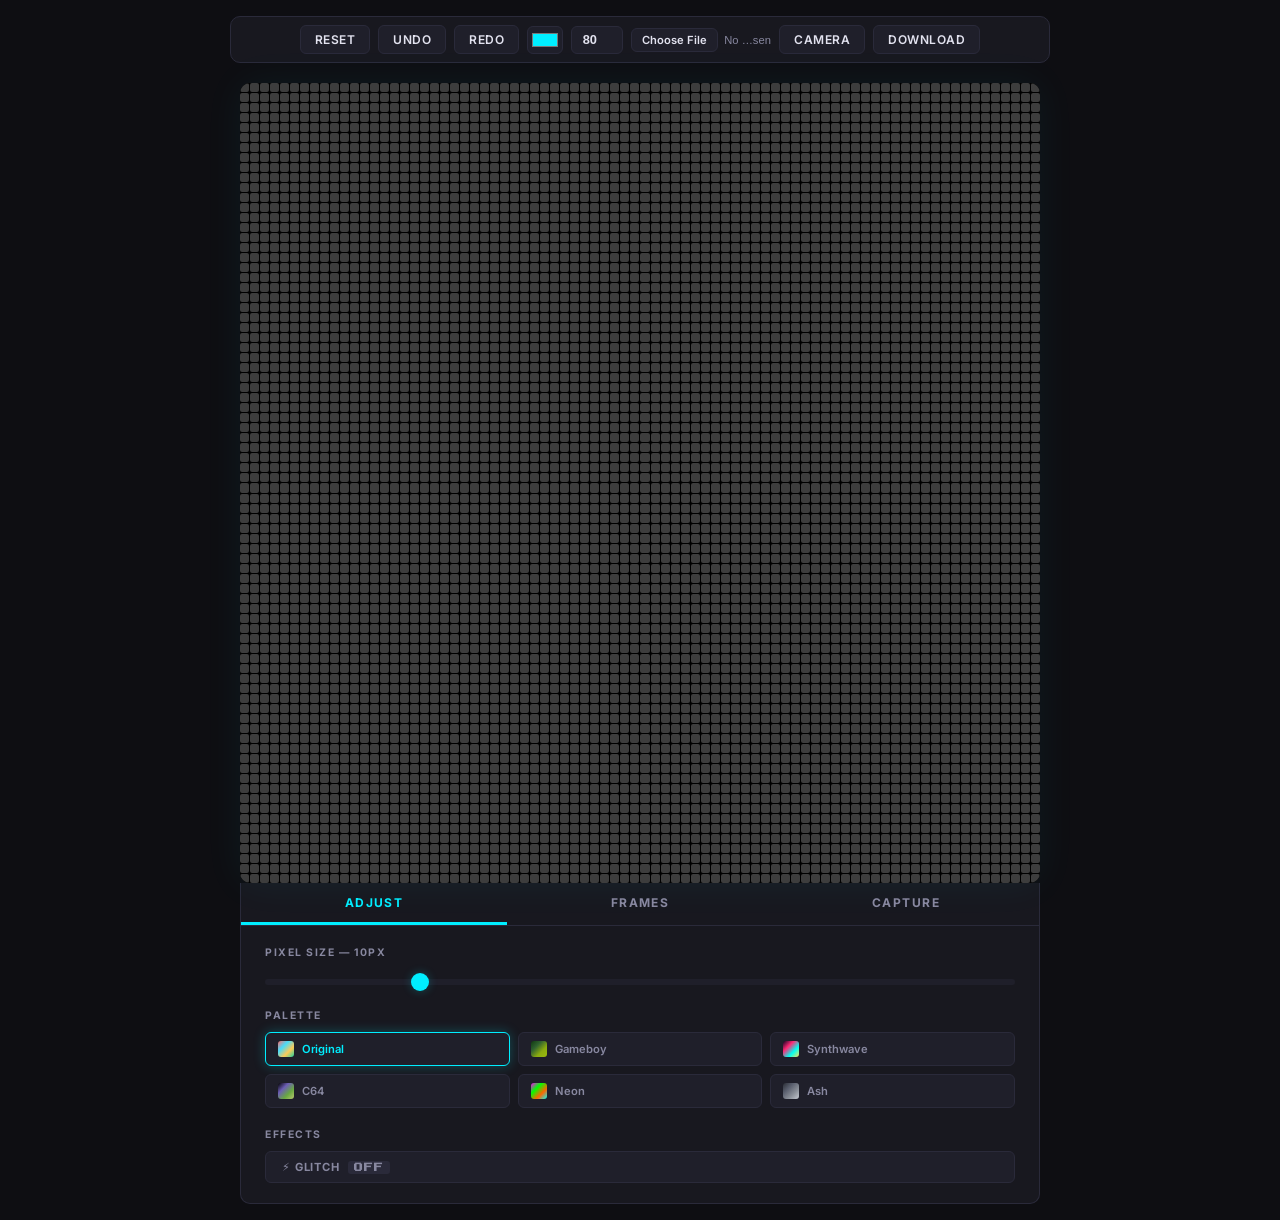
==== index.html @ 813969b7 "changes" ====
<!doctype html>
<html lang="en">
  <head>
    <meta charset="UTF-8" />
    <meta name="viewport" content="width=device-width, initial-scale=1.0" />
    <meta name="description" content="Pixel Art Generator — turn photos and live webcam into retro pixel art with palettes, frames, and capture." />
    <link rel="stylesheet" href="style.css" />
    <link rel="preconnect" href="https://fonts.googleapis.com" />
    <link rel="preconnect" href="https://fonts.gstatic.com" crossorigin />
    <link href="https://fonts.googleapis.com/css2?family=Inter:wght@400;500;600;700&family=Press+Start+2P&display=swap" rel="stylesheet" />
    <title>Pixel Art Generator</title>
    <link rel="shortcut icon" href="logo.svg" type="image/x-icon" />
  </head>
  <body>
    <div class="header" id="header-bar">
      <button class="header-btn reset" id="btn-reset">Reset</button>
      <button class="header-btn undo" id="btn-undo">Undo</button>
      <button class="header-btn redo" id="btn-redo">Redo</button>
      <input type="color" value="#00EEFF" class="color-picker" id="color-picker" />
      <input type="number" value="80" class="grid-count" id="grid-count" />
      <input type="file" accept="image/*" class="image-upload" id="image-upload" />
      <button class="header-btn camera-btn" id="btn-camera">Camera</button>
      <button class="header-btn stop-camera-btn" id="btn-stop-camera" style="display:none;">Stop</button>
      <button class="header-btn download-btn" id="btn-download">Download</button>
    </div>

    <!-- Hidden camera modal (legacy, kept for file-based capture) -->
    <div class="camera-modal" id="camera-modal">
      <video class="camera-feed" id="camera-feed" autoplay playsinline></video>
      <div class="camera-controls">
        <button class="capture-btn" id="modal-capture-btn">Capture</button>
        <button class="close-camera-btn" id="modal-close-btn">Close</button>
      </div>
    </div>

    <!-- Hidden video for live pixelation -->
    <video id="live-video" autoplay playsinline style="display:none;"></video>

    <!-- Main canvas area -->
    <div class="canvas-wrapper" id="canvas-wrapper">
      <div class="container" id="pixel-container"></div>
      <!-- Frame overlay -->
      <div class="frame-overlay" id="frame-overlay"></div>
      <!-- Countdown overlay -->
      <div class="countdown-overlay" id="countdown-overlay"></div>
      <!-- Frozen capture preview -->
      <canvas id="capture-canvas" class="capture-canvas"></canvas>
    </div>

    <!-- 3-Tab Panel -->
    <div class="tab-panel" id="tab-panel">
      <div class="tab-bar" id="tab-bar">
        <button class="tab-btn active" data-tab="adjust" id="tab-adjust">Adjust</button>
        <button class="tab-btn" data-tab="frames" id="tab-frames">Frames</button>
        <button class="tab-btn" data-tab="capture" id="tab-capture">Capture</button>
      </div>

      <!-- TAB 1 — Adjust -->
      <div class="tab-content active" id="panel-adjust" data-tab="adjust">
        <div class="adjust-section">
          <label class="adjust-label" id="pixel-size-label">PIXEL SIZE — <span id="pixel-size-value">10</span>px</label>
          <input type="range" min="5" max="30" value="10" class="pixel-slider" id="pixel-slider" />
        </div>
        <div class="adjust-section">
          <label class="adjust-label">PALETTE</label>
          <div class="palette-grid" id="palette-grid">
            <button class="palette-btn active" data-palette="original" id="pal-original">
              <span class="palette-preview original"></span>Original
            </button>
            <button class="palette-btn" data-palette="gameboy" id="pal-gameboy">
              <span class="palette-preview gameboy"></span>Gameboy
            </button>
            <button class="palette-btn" data-palette="synthwave" id="pal-synthwave">
              <span class="palette-preview synthwave"></span>Synthwave
            </button>
            <button class="palette-btn" data-palette="c64" id="pal-c64">
              <span class="palette-preview c64"></span>C64
            </button>
            <button class="palette-btn" data-palette="neon" id="pal-neon">
              <span class="palette-preview neon"></span>Neon
            </button>
            <button class="palette-btn" data-palette="ash" id="pal-ash">
              <span class="palette-preview ash"></span>Ash
            </button>
          </div>
        </div>
        <div class="adjust-section">
          <label class="adjust-label">EFFECTS</label>
          <button class="glitch-toggle" id="btn-glitch">
            ⚡ Glitch <span class="glitch-status" id="glitch-status">OFF</span>
          </button>
        </div>
      </div>

      <!-- TAB 2 — Frames -->
      <div class="tab-content" id="panel-frames" data-tab="frames">
        <div class="frames-grid" id="frames-grid">
          <button class="frame-btn active" data-frame="none" id="frame-none">
            <span class="frame-icon">✕</span>None
          </button>
          <button class="frame-btn" data-frame="arcade" id="frame-arcade">
            <span class="frame-icon">🕹️</span>Arcade
          </button>
          <button class="frame-btn" data-frame="vhs" id="frame-vhs">
            <span class="frame-icon">📼</span>VHS
          </button>
          <button class="frame-btn" data-frame="glam" id="frame-glam">
            <span class="frame-icon">✨</span>Glam
          </button>
          <button class="frame-btn" data-frame="circuit" id="frame-circuit">
            <span class="frame-icon">⚡</span>Circuit
          </button>
        </div>
      </div>

      <!-- TAB 3 — Capture -->
      <div class="tab-content" id="panel-capture" data-tab="capture">
        <div class="capture-section" id="capture-section">
          <button class="big-capture-btn" id="btn-big-capture">
            <span class="capture-ring"></span>
            <span class="capture-dot"></span>
          </button>
          <p class="capture-hint" id="capture-hint">Tap to capture a photo</p>
          <a class="download-capture-btn hidden" id="btn-download-capture">⬇ Download PNG</a>
        </div>
      </div>
    </div>

    <script src="script.js"></script>
  </body>
</html>
---- style.css ----
/* =========================================================
   Pixel Art Generator — Full Stylesheet
   ========================================================= */

/* ---- Reset & Base ---- */
*,
*::before,
*::after {
  margin: 0;
  padding: 0;
  box-sizing: border-box;
}

:root {
  --bg: #0e0e12;
  --surface: #18181f;
  --surface-2: #1f1f2a;
  --border: #2a2a3a;
  --text: #e2e2ef;
  --text-dim: #8888a0;
  --accent: #00eeff;
  --accent-glow: rgba(0, 238, 255, 0.25);
  --danger: #ff4466;
  --radius: 10px;
  --radius-sm: 6px;
  --font: 'Inter', system-ui, sans-serif;
  --font-pixel: 'Press Start 2P', monospace;
  --transition: 0.2s ease;
}

html {
  font-size: 16px;
}

body {
  font-family: var(--font);
  background: var(--bg);
  color: var(--text);
  min-height: 100vh;
  display: flex;
  flex-direction: column;
  align-items: center;
  padding: 16px;
  cursor: default;
}

button {
  cursor: pointer;
  font-family: var(--font);
}

/* ---- Header Toolbar ---- */
.header {
  display: flex;
  align-items: center;
  gap: 8px;
  background: var(--surface);
  border: 1px solid var(--border);
  border-radius: var(--radius);
  padding: 8px 14px;
  width: 100%;
  max-width: 820px;
  flex-wrap: wrap;
  justify-content: center;
}

.header-btn {
  font-size: 0.75rem;
  font-weight: 600;
  text-transform: uppercase;
  letter-spacing: 0.04em;
  padding: 6px 14px;
  border: 1px solid var(--border);
  border-radius: var(--radius-sm);
  background: var(--surface-2);
  color: var(--text);
  transition: background var(--transition), border-color var(--transition), box-shadow var(--transition);
}

.header-btn:hover {
  background: var(--border);
  border-color: var(--accent);
  box-shadow: 0 0 8px var(--accent-glow);
}

.color-picker {
  width: 36px;
  height: 28px;
  border: 1px solid var(--border);
  border-radius: var(--radius-sm);
  background: var(--surface-2);
  cursor: pointer;
  padding: 2px;
}

.grid-count {
  width: 52px;
  height: 28px;
  text-align: center;
  font-size: 0.8rem;
  font-weight: 600;
  border: 1px solid var(--border);
  border-radius: var(--radius-sm);
  background: var(--surface-2);
  color: var(--text);
}

.image-upload {
  font-size: 0.7rem;
  color: var(--text-dim);
  max-width: 140px;
}

.image-upload::file-selector-button {
  font-family: var(--font);
  font-size: 0.7rem;
  font-weight: 600;
  padding: 4px 10px;
  border: 1px solid var(--border);
  border-radius: var(--radius-sm);
  background: var(--surface-2);
  color: var(--text);
  cursor: pointer;
  margin-right: 6px;
  transition: background var(--transition);
}

.image-upload::file-selector-button:hover {
  background: var(--border);
}

/* ---- Canvas Wrapper ---- */
.canvas-wrapper {
  position: relative;
  width: 100%;
  max-width: 800px;
  aspect-ratio: 1 / 1;
  margin-top: 20px;
  border-radius: var(--radius);
  overflow: hidden;
  background: #000;
  box-shadow: 0 0 40px rgba(0, 238, 255, 0.06);
}

.container {
  width: 100%;
  height: 100%;
  display: grid;
  grid-template-columns: repeat(4, 1fr);
  grid-template-rows: repeat(4, 1fr);
  background: #000;
  gap: 1px;
}

.pixel {
  background-color: rgb(61, 61, 61);
  border-radius: 2px;
  display: block;
}

/* ---- Frame Overlay ---- */
.frame-overlay {
  position: absolute;
  inset: 0;
  pointer-events: none;
  z-index: 5;
}

/* Frame: Arcade */
.frame-overlay.arcade {
  border: 12px solid transparent;
  border-image: repeating-linear-gradient(
    90deg,
    #ff00ff 0 8px,
    #00ffff 8px 16px,
    #ffff00 16px 24px
  ) 12;
  box-shadow:
    inset 0 0 30px rgba(255, 0, 255, 0.3),
    inset 0 0 60px rgba(0, 255, 255, 0.15);
}

.frame-overlay.arcade::before {
  content: 'INSERT COIN ▶';
  position: absolute;
  bottom: 12px;
  left: 50%;
  transform: translateX(-50%);
  font-family: var(--font-pixel);
  font-size: 10px;
  color: #ffff00;
  text-shadow: 0 0 8px #ffff00;
  letter-spacing: 2px;
  animation: blink-text 1s steps(2) infinite;
}

@keyframes blink-text {
  0%, 100% { opacity: 1; }
  50% { opacity: 0; }
}

/* Frame: VHS */
.frame-overlay.vhs {
  border: 6px solid rgba(255, 255, 255, 0.08);
  background:
    repeating-linear-gradient(
      0deg,
      transparent,
      transparent 2px,
      rgba(255, 255, 255, 0.03) 2px,
      rgba(255, 255, 255, 0.03) 4px
    );
  box-shadow: inset 0 0 80px rgba(0, 0, 0, 0.5);
}

.frame-overlay.vhs::before {
  content: '▶ REC';
  position: absolute;
  top: 16px;
  left: 18px;
  font-family: var(--font-pixel);
  font-size: 10px;
  color: #ff3333;
  text-shadow: 0 0 6px #ff3333;
  animation: blink-text 1.2s steps(2) infinite;
}

.frame-overlay.vhs::after {
  content: '00:03:27';
  position: absolute;
  top: 16px;
  right: 18px;
  font-family: var(--font-pixel);
  font-size: 10px;
  color: rgba(255, 255, 255, 0.5);
}

/* Frame: Glam */
.frame-overlay.glam {
  border: 10px solid transparent;
  border-image: linear-gradient(
    135deg,
    #f9d423, #ff4e50, #f9d423, #e91e63, #f9d423
  ) 10;
  box-shadow:
    inset 0 0 50px rgba(249, 212, 35, 0.15),
    inset 0 0 100px rgba(255, 78, 80, 0.08);
}

.frame-overlay.glam::before,
.frame-overlay.glam::after {
  position: absolute;
  font-size: 20px;
  filter: drop-shadow(0 0 6px rgba(249, 212, 35, 0.6));
}

.frame-overlay.glam::before {
  content: '✦ ✧ ✦';
  top: 10px;
  left: 50%;
  transform: translateX(-50%);
  letter-spacing: 8px;
}

.frame-overlay.glam::after {
  content: '✧ ✦ ✧';
  bottom: 10px;
  left: 50%;
  transform: translateX(-50%);
  letter-spacing: 8px;
}

/* Frame: Circuit */
.frame-overlay.circuit {
  border: 8px solid #0f0;
  box-shadow:
    inset 0 0 20px rgba(0, 255, 0, 0.15),
    0 0 15px rgba(0, 255, 0, 0.1);
}

.frame-overlay.circuit::before {
  content: '';
  position: absolute;
  inset: 4px;
  border: 1px dashed rgba(0, 255, 0, 0.3);
  pointer-events: none;
}

.frame-overlay.circuit::after {
  content: '⚡ SYS.ONLINE';
  position: absolute;
  bottom: 10px;
  right: 14px;
  font-family: var(--font-pixel);
  font-size: 8px;
  color: #0f0;
  text-shadow: 0 0 6px #0f0;
  letter-spacing: 1px;
}

/* ---- Countdown Overlay ---- */
.countdown-overlay {
  position: absolute;
  inset: 0;
  display: none;
  align-items: center;
  justify-content: center;
  z-index: 10;
  background: rgba(0, 0, 0, 0.45);
  backdrop-filter: blur(2px);
}

.countdown-overlay.active {
  display: flex;
}

.countdown-overlay .countdown-num {
  font-family: var(--font-pixel);
  font-size: 6rem;
  color: #fff;
  text-shadow:
    0 0 30px var(--accent),
    0 0 60px var(--accent);
  animation: countdown-pop 0.6s ease-out;
}

@keyframes countdown-pop {
  0% {
    transform: scale(2.5);
    opacity: 0;
  }
  50% {
    opacity: 1;
  }
  100% {
    transform: scale(1);
    opacity: 1;
  }
}

/* Flash effect */
.canvas-wrapper.flash::after {
  content: '';
  position: absolute;
  inset: 0;
  background: #fff;
  z-index: 20;
  animation: flash-fade 0.4s ease-out forwards;
}

@keyframes flash-fade {
  0% { opacity: 0.9; }
  100% { opacity: 0; }
}

/* ---- Capture Canvas (frozen image) ---- */
.capture-canvas {
  position: absolute;
  inset: 0;
  width: 100%;
  height: 100%;
  z-index: 4;
  display: none;
}

.capture-canvas.visible {
  display: block;
}

/* ---- Tab Panel ---- */
.tab-panel {
  width: 100%;
  max-width: 800px;
  margin-top: 0;
  background: var(--surface);
  border: 1px solid var(--border);
  border-top: none;
  border-radius: 0 0 var(--radius) var(--radius);
  overflow: hidden;
}

.tab-bar {
  display: flex;
  border-bottom: 1px solid var(--border);
}

.tab-btn {
  flex: 1;
  padding: 12px 0;
  font-size: 0.75rem;
  font-weight: 700;
  text-transform: uppercase;
  letter-spacing: 0.12em;
  color: var(--text-dim);
  background: transparent;
  border: none;
  border-bottom: 3px solid transparent;
  transition: color var(--transition), border-color var(--transition);
  position: relative;
}

.tab-btn:hover {
  color: var(--text);
}

.tab-btn.active {
  color: var(--accent);
  border-bottom-color: var(--accent);
}

.tab-content {
  display: none;
  padding: 20px 24px;
  animation: tab-fade-in 0.25s ease;
}

.tab-content.active {
  display: block;
}

@keyframes tab-fade-in {
  from { opacity: 0; transform: translateY(4px); }
  to { opacity: 1; transform: translateY(0); }
}

/* ---- Adjust Tab ---- */
.adjust-section {
  margin-bottom: 20px;
}

.adjust-section:last-child {
  margin-bottom: 0;
}

.adjust-label {
  display: block;
  font-size: 0.65rem;
  font-weight: 700;
  text-transform: uppercase;
  letter-spacing: 0.15em;
  color: var(--text-dim);
  margin-bottom: 10px;
}

/* Range slider */
.pixel-slider {
  -webkit-appearance: none;
  appearance: none;
  width: 100%;
  height: 6px;
  background: var(--surface-2);
  border-radius: 3px;
  outline: none;
}

.pixel-slider::-webkit-slider-thumb {
  -webkit-appearance: none;
  appearance: none;
  width: 18px;
  height: 18px;
  border-radius: 50%;
  background: var(--accent);
  box-shadow: 0 0 10px var(--accent-glow);
  cursor: pointer;
  transition: transform var(--transition);
}

.pixel-slider::-webkit-slider-thumb:hover {
  transform: scale(1.2);
}

.pixel-slider::-moz-range-thumb {
  width: 18px;
  height: 18px;
  border-radius: 50%;
  background: var(--accent);
  box-shadow: 0 0 10px var(--accent-glow);
  cursor: pointer;
  border: none;
}

/* Palette buttons */
.palette-grid {
  display: grid;
  grid-template-columns: repeat(3, 1fr);
  gap: 8px;
}

.palette-btn {
  display: flex;
  align-items: center;
  gap: 8px;
  padding: 8px 12px;
  font-size: 0.7rem;
  font-weight: 600;
  color: var(--text-dim);
  background: var(--surface-2);
  border: 1px solid var(--border);
  border-radius: var(--radius-sm);
  transition: all var(--transition);
}

.palette-btn:hover {
  border-color: var(--accent);
  color: var(--text);
}

.palette-btn.active {
  border-color: var(--accent);
  color: var(--accent);
  box-shadow: 0 0 12px var(--accent-glow);
}

.palette-preview {
  display: inline-flex;
  width: 16px;
  height: 16px;
  border-radius: 3px;
  flex-shrink: 0;
}

.palette-preview.original {
  background: linear-gradient(135deg, #ff6b6b, #48dbfb, #feca57, #1dd1a1);
}

.palette-preview.gameboy {
  background: linear-gradient(135deg, #0f380f, #306230, #8bac0f, #9bbc0f);
}

.palette-preview.synthwave {
  background: linear-gradient(135deg, #0d0221, #ff2975, #00fff0, #ffe156);
}

.palette-preview.c64 {
  background: linear-gradient(135deg, #000000, #6c5eb5, #68a941, #b8c76f);
}

.palette-preview.neon {
  background: linear-gradient(135deg, #ff00ff, #00ff00, #ff6600, #00ffff);
}

.palette-preview.ash {
  background: linear-gradient(135deg, #2a2d35, #5a5f6e, #8b9099, #c5c9d1);
}

/* ---- Frames Tab ---- */
.frames-grid {
  display: grid;
  grid-template-columns: repeat(5, 1fr);
  gap: 8px;
}

.frame-btn {
  display: flex;
  flex-direction: column;
  align-items: center;
  gap: 6px;
  padding: 14px 8px;
  font-size: 0.65rem;
  font-weight: 600;
  color: var(--text-dim);
  background: var(--surface-2);
  border: 1px solid var(--border);
  border-radius: var(--radius-sm);
  transition: all var(--transition);
}

.frame-btn:hover {
  border-color: var(--accent);
  color: var(--text);
}

.frame-btn.active {
  border-color: var(--accent);
  color: var(--accent);
  box-shadow: 0 0 12px var(--accent-glow);
}

.frame-icon {
  font-size: 1.4rem;
}

/* ---- Capture Tab ---- */
.capture-section {
  display: flex;
  flex-direction: column;
  align-items: center;
  gap: 14px;
  padding: 10px 0;
}

.big-capture-btn {
  position: relative;
  width: 72px;
  height: 72px;
  border-radius: 50%;
  border: 3px solid var(--accent);
  background: transparent;
  cursor: pointer;
  transition: box-shadow var(--transition), transform var(--transition);
}

.big-capture-btn:hover {
  box-shadow: 0 0 24px var(--accent-glow);
  transform: scale(1.05);
}

.big-capture-btn:active {
  transform: scale(0.95);
}

.capture-ring {
  position: absolute;
  inset: 4px;
  border: 2px solid rgba(0, 238, 255, 0.3);
  border-radius: 50%;
}

.capture-dot {
  position: absolute;
  inset: 10px;
  background: var(--accent);
  border-radius: 50%;
  transition: background var(--transition);
}

.big-capture-btn:hover .capture-dot {
  background: #fff;
  box-shadow: 0 0 16px var(--accent);
}

.capture-hint {
  font-size: 0.7rem;
  color: var(--text-dim);
  letter-spacing: 0.06em;
}

.download-capture-btn {
  display: inline-flex;
  align-items: center;
  gap: 6px;
  padding: 10px 28px;
  font-size: 0.8rem;
  font-weight: 700;
  color: var(--bg);
  background: var(--accent);
  border-radius: var(--radius-sm);
  text-decoration: none;
  cursor: pointer;
  transition: all var(--transition);
  box-shadow: 0 0 20px var(--accent-glow);
}

.download-capture-btn:hover {
  background: #fff;
  box-shadow: 0 0 30px var(--accent-glow);
  transform: translateY(-1px);
}

.download-capture-btn.hidden {
  display: none;
}

/* ---- Camera Modal (legacy) ---- */
.camera-modal {
  display: none;
  flex-direction: column;
  align-items: center;
  gap: 10px;
  position: fixed;
  top: 50%;
  left: 50%;
  transform: translate(-50%, -50%);
  background: var(--surface);
  padding: 20px;
  z-index: 100;
  border: 1px solid var(--border);
  border-radius: var(--radius);
}

.camera-feed {
  width: 400px;
  height: 300px;
  object-fit: cover;
  border-radius: var(--radius-sm);
}

.camera-controls {
  display: flex;
  gap: 10px;
}

.camera-controls button {
  padding: 6px 16px;
  font-size: 0.75rem;
  font-weight: 600;
  border: 1px solid var(--border);
  border-radius: var(--radius-sm);
  background: var(--surface-2);
  color: var(--text);
  cursor: pointer;
}

/* ---- Glitch Toggle ---- */
.glitch-toggle {
  display: flex;
  align-items: center;
  gap: 8px;
  padding: 8px 16px;
  font-size: 0.7rem;
  font-weight: 700;
  text-transform: uppercase;
  letter-spacing: 0.08em;
  color: var(--text-dim);
  background: var(--surface-2);
  border: 1px solid var(--border);
  border-radius: var(--radius-sm);
  cursor: pointer;
  transition: all var(--transition);
  width: 100%;
}

.glitch-toggle:hover {
  border-color: var(--accent);
  color: var(--text);
}

.glitch-toggle.active {
  border-color: #ff2975;
  color: #ff2975;
  box-shadow: 0 0 14px rgba(255, 41, 117, 0.3);
}

.glitch-toggle .glitch-status {
  font-family: var(--font-pixel);
  font-size: 0.55rem;
  padding: 2px 6px;
  border-radius: 3px;
  background: var(--border);
  color: var(--text-dim);
}

.glitch-toggle.active .glitch-status {
  background: #ff2975;
  color: #fff;
}

/* ---- Responsive ---- */
@media (max-width: 840px) {
  .canvas-wrapper {
    max-width: calc(100vw - 32px);
  }

  .tab-panel {
    max-width: calc(100vw - 32px);
  }

  .header {
    max-width: calc(100vw - 32px);
  }

  .palette-grid {
    grid-template-columns: repeat(2, 1fr);
  }

  .frames-grid {
    grid-template-columns: repeat(3, 1fr);
  }
}
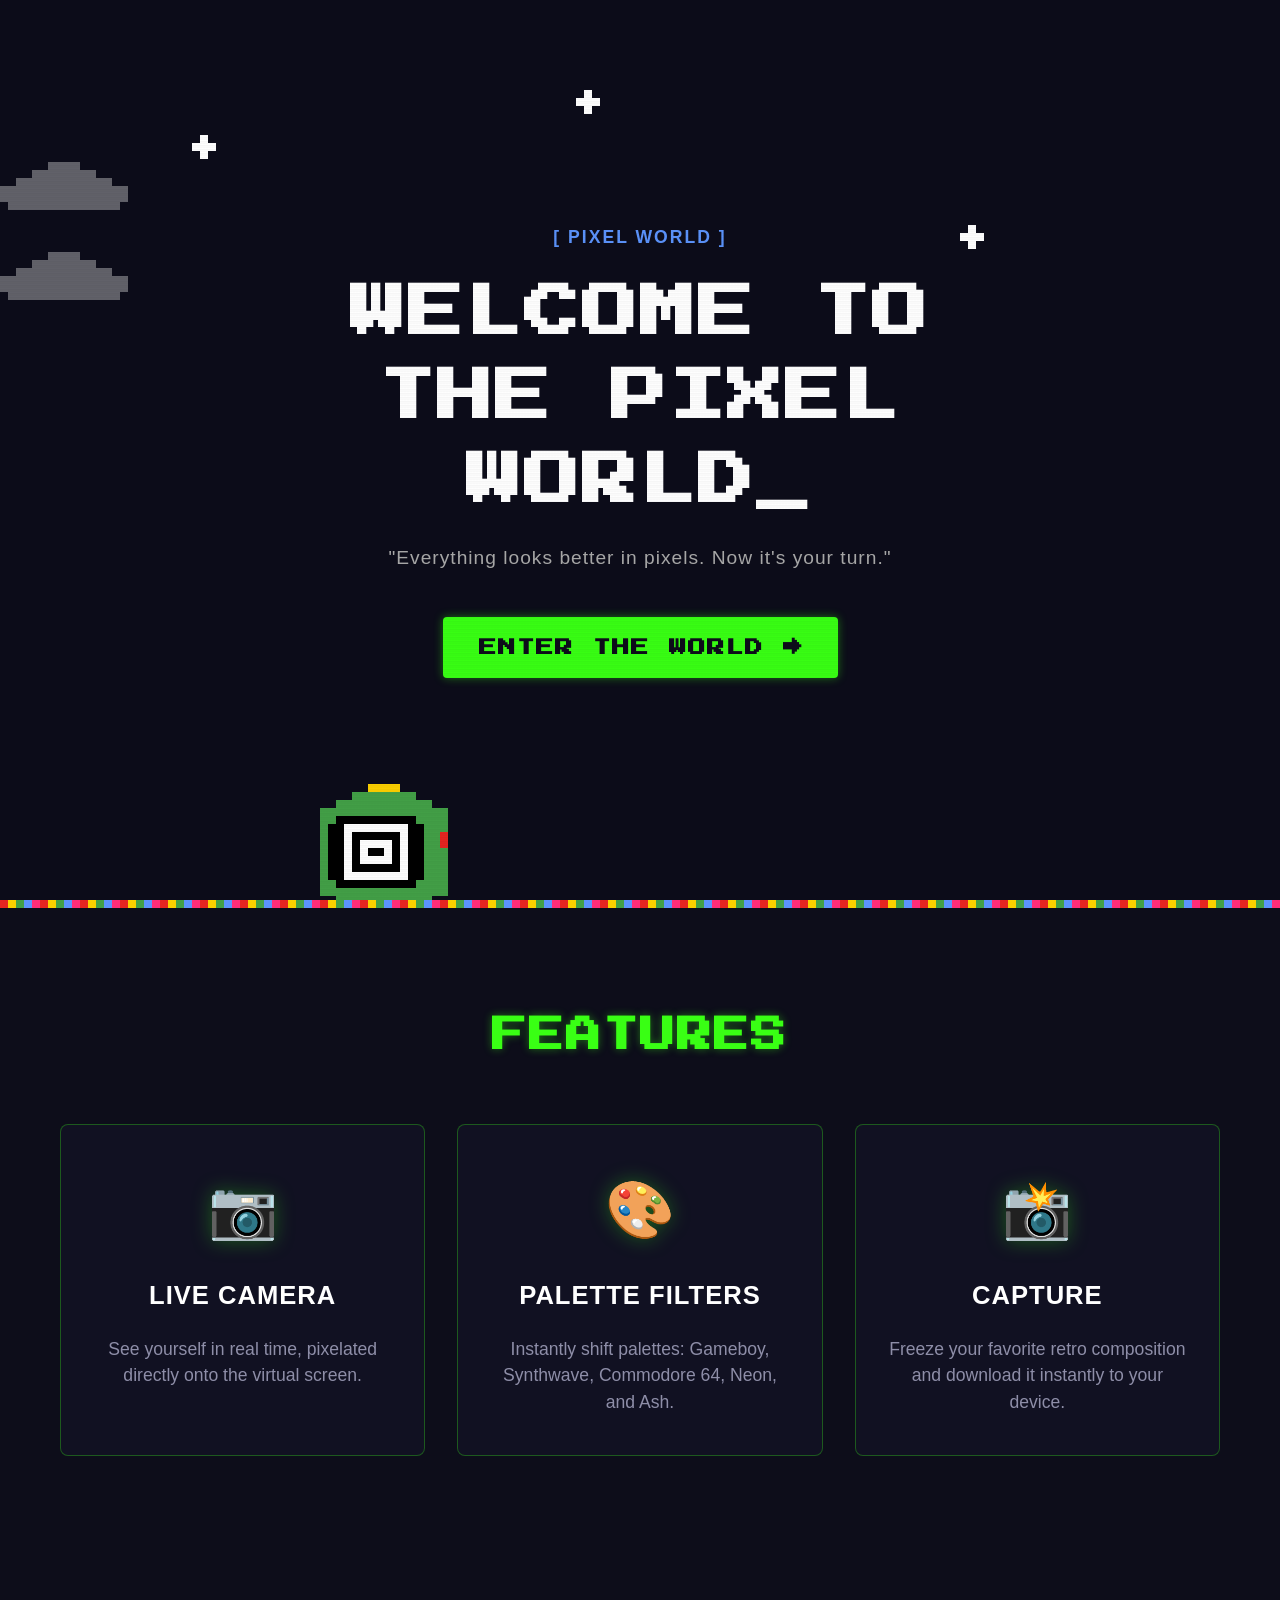
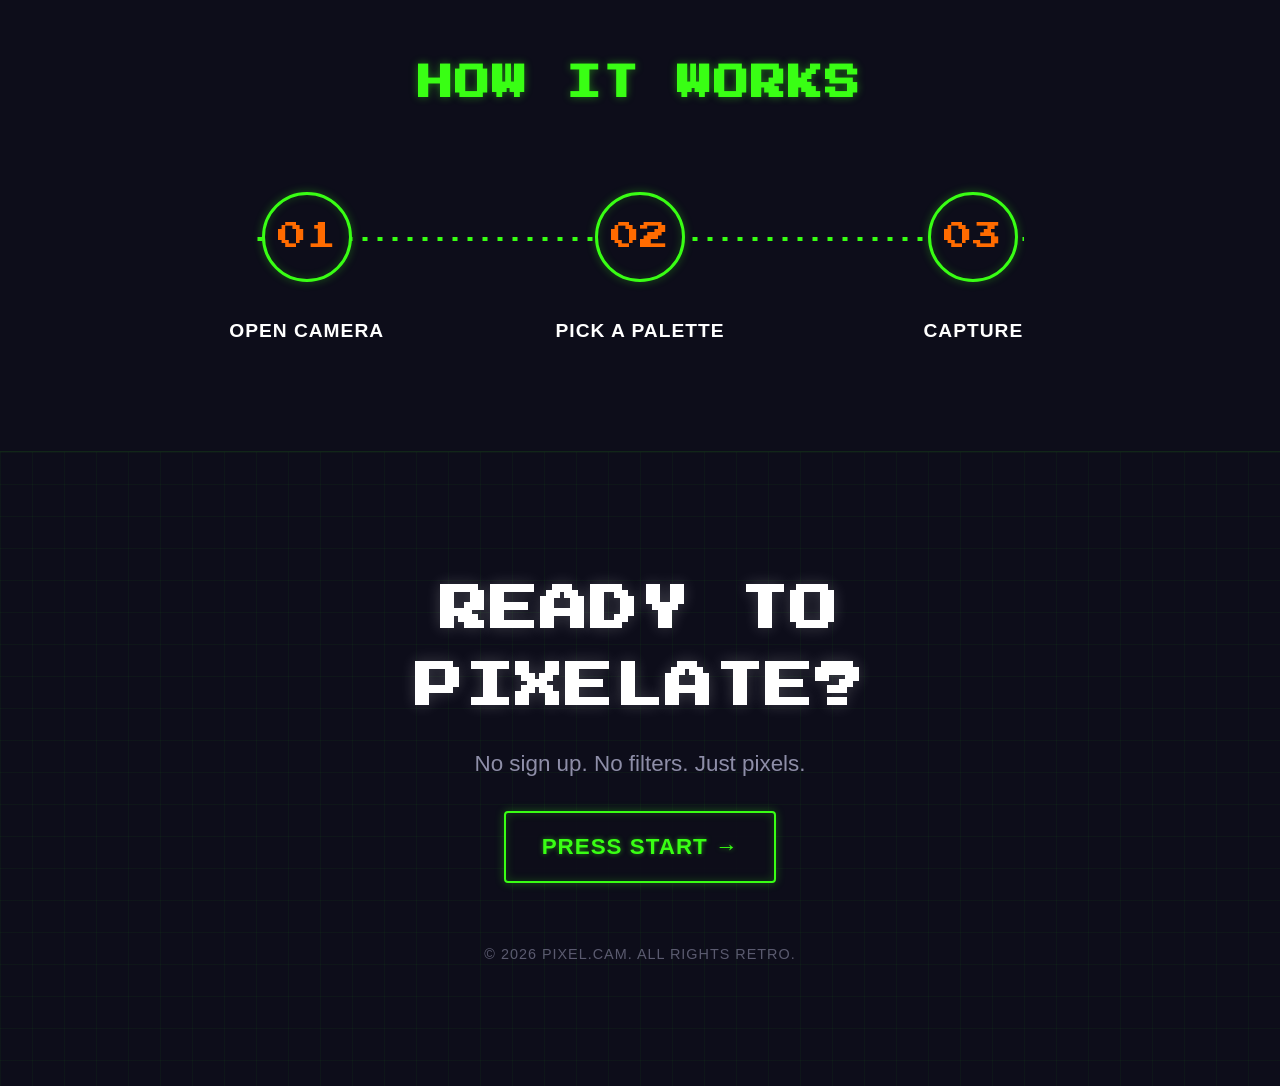
==== commit c37ec5d0: "second changes" ====
--- a/index.html
+++ b/index.html
@@ -1,131 +1,810 @@
-<!doctype html>
+<!DOCTYPE html>
 <html lang="en">
-  <head>
-    <meta charset="UTF-8" />
-    <meta name="viewport" content="width=device-width, initial-scale=1.0" />
-    <meta name="description" content="Pixel Art Generator — turn photos and live webcam into retro pixel art with palettes, frames, and capture." />
-    <link rel="stylesheet" href="style.css" />
-    <link rel="preconnect" href="https://fonts.googleapis.com" />
-    <link rel="preconnect" href="https://fonts.gstatic.com" crossorigin />
-    <link href="https://fonts.googleapis.com/css2?family=Inter:wght@400;500;600;700&family=Press+Start+2P&display=swap" rel="stylesheet" />
-    <title>Pixel Art Generator</title>
-    <link rel="shortcut icon" href="logo.svg" type="image/x-icon" />
-  </head>
-  <body>
-    <div class="header" id="header-bar">
-      <button class="header-btn reset" id="btn-reset">Reset</button>
-      <button class="header-btn undo" id="btn-undo">Undo</button>
-      <button class="header-btn redo" id="btn-redo">Redo</button>
-      <input type="color" value="#00EEFF" class="color-picker" id="color-picker" />
-      <input type="number" value="80" class="grid-count" id="grid-count" />
-      <input type="file" accept="image/*" class="image-upload" id="image-upload" />
-      <button class="header-btn camera-btn" id="btn-camera">Camera</button>
-      <button class="header-btn stop-camera-btn" id="btn-stop-camera" style="display:none;">Stop</button>
-      <button class="header-btn download-btn" id="btn-download">Download</button>
+<head>
+  <meta charset="UTF-8">
+  <meta name="viewport" content="width=device-width, initial-scale=1.0">
+  <title>PIXEL.CAM — Your Face. Pixelated.</title>
+  <meta name="description" content="A neon arcade-style retro pixel art camera web app. Turn your live camera feed into retro 8-bit aesthetic art.">
+  
+  <!-- Fonts -->
+  <link rel="preconnect" href="https://fonts.googleapis.com">
+  <link rel="preconnect" href="https://fonts.gstatic.com" crossorigin>
+  <link href="https://fonts.googleapis.com/css2?family=Press+Start+2P&family=Silkscreen:wght@400;700&display=swap" rel="stylesheet">
+  
+  <style>
+    /* Design Tokens */
+    :root {
+      --bg: #0d0d1a;
+      --surface: #111122;
+      --primary: #39ff14; /* Neon Green */
+      --secondary: #ff6b00; /* Neon Orange */
+      --text: #ffffff;
+      --text-muted: #8e8ea8;
+      --font-heading: 'Press Start 2P', monospace;
+      --font-body: 'Silkscreen', sans-serif;
+      --border-glow: 0 0 10px rgba(57, 255, 20, 0.3), inset 0 0 10px rgba(57, 255, 20, 0.2);
+      --border-glow-hover: 0 0 20px rgba(57, 255, 20, 0.6), inset 0 0 15px rgba(57, 255, 20, 0.4);
+      --btn-glow-orange: 0 0 20px rgba(255, 107, 0, 0.6), inset 0 0 15px rgba(255, 107, 0, 0.4);
+    }
+
+    * {
+      box-sizing: border-box;
+      margin: 0;
+      padding: 0;
+      cursor: crosshair;
+    }
+
+    html, body {
+      background-color: var(--bg);
+      color: var(--text);
+      font-family: var(--font-body);
+      overflow-x: hidden;
+      scroll-behavior: smooth;
+      line-height: 1.6;
+    }
+
+    /* Selection Color */
+    ::selection {
+      background-color: var(--primary);
+      color: var(--bg);
+    }
+
+    /* CRT Scanline Overlay */
+    .crt-overlay {
+      position: fixed;
+      top: 0;
+      left: 0;
+      width: 100vw;
+      height: 100vh;
+      background: repeating-linear-gradient(
+        rgba(13, 13, 26, 0) 0%,
+        rgba(0, 0, 0, 0.3) 50%,
+        rgba(13, 13, 26, 0) 100%
+      );
+      background-size: 100% 4px;
+      z-index: 9999;
+      pointer-events: none;
+      opacity: 0.08;
+    }
+
+    .crt-overlay::before {
+      content: " ";
+      display: block;
+      position: fixed;
+      top: 0; left: 0; bottom: 0; right: 0;
+      background: linear-gradient(rgba(18, 16, 16, 0) 50%, rgba(0, 0, 0, 0.25) 50%), linear-gradient(90deg, rgba(255, 0, 0, 0.06), rgba(0, 255, 0, 0.02), rgba(0, 0, 255, 0.06));
+      z-index: 9999;
+      background-size: 100% 2px, 3px 100%;
+      pointer-events: none;
+    }
+
+    /* Hero Section */
+    .hero-container {
+      position: relative;
+      width: 100%;
+      height: 100vh;
+      display: flex;
+      flex-direction: column;
+      justify-content: center;
+      align-items: center;
+      text-align: center;
+      padding: 20px;
+      overflow: hidden;
+      background-color: var(--bg);
+    }
+
+
+
+    /* Background Scene Layer */
+    .pixel-scene {
+      position: absolute;
+      top: 0;
+      left: 0;
+      width: 100%;
+      height: 100%;
+      z-index: 2;
+      pointer-events: none;
+      overflow: hidden;
+    }
+
+    /* Foreground Content */
+    .hero-content {
+      position: relative;
+      z-index: 3;
+      max-width: 900px;
+      display: flex;
+      flex-direction: column;
+      align-items: center;
+      justify-content: center;
+      gap: 20px;
+    }
+
+    .hero-label {
+      font-family: var(--font-body);
+      font-size: 1.1rem;
+      color: #5c94fc;
+      letter-spacing: 2px;
+      text-transform: uppercase;
+      font-weight: bold;
+    }
+
+    .hero-title {
+      font-family: var(--font-heading);
+      font-size: 3.5rem;
+      color: #ffffff;
+      line-height: 1.5;
+      letter-spacing: 2px;
+      text-transform: uppercase;
+    }
+
+    .blinking-cursor {
+      color: #ffffff;
+      animation: blink-cursor 1s step-start infinite;
+    }
+
+    @keyframes blink-cursor {
+      50% { opacity: 0; }
+    }
+
+    .hero-subtitle {
+      font-family: var(--font-body);
+      font-size: 1.2rem;
+      color: #aaaaaa;
+      letter-spacing: 1px;
+      margin-bottom: 24px;
+      max-width: 600px;
+      text-transform: none;
+    }
+
+    /* CTA Button specs: ENTER THE WORLD → */
+    .btn-enter {
+      display: inline-flex;
+      align-items: center;
+      justify-content: center;
+      background-color: #39ff14;
+      color: #0d0d1a;
+      font-family: var(--font-heading);
+      font-size: 1.1rem;
+      padding: 16px 36px;
+      border: none;
+      border-radius: 4px;
+      text-decoration: none;
+      font-weight: bold;
+      transition: all 0.25s ease;
+      letter-spacing: 1px;
+      box-shadow: 0 0 10px rgba(57, 255, 20, 0.4);
+    }
+
+    .btn-enter:hover {
+      box-shadow: 0 0 20px #39ff14;
+      transform: translateY(-2px);
+    }
+
+    .btn-enter:active {
+      transform: translateY(1px);
+    }
+
+    /* Common Button Design (retained for footer) */
+    .btn-cta {
+      display: inline-flex;
+      align-items: center;
+      justify-content: center;
+      background-color: rgba(13, 13, 26, 0.8);
+      color: var(--primary);
+      font-family: var(--font-body);
+      font-size: 1.4rem;
+      padding: 16px 36px;
+      border: 2px solid var(--primary);
+      border-radius: 4px;
+      text-decoration: none;
+      font-weight: bold;
+      transition: all 0.25s cubic-bezier(0.25, 0.46, 0.45, 0.94);
+      letter-spacing: 1px;
+      box-shadow: var(--border-glow);
+      text-shadow: 0 0 5px rgba(57, 255, 20, 0.5);
+    }
+
+    .btn-cta:hover {
+      background-color: var(--primary);
+      color: var(--bg);
+      box-shadow: var(--border-glow-hover);
+      text-shadow: none;
+      transform: translateY(-2px);
+    }
+
+    .btn-cta:active {
+      transform: translateY(1px);
+    }
+
+    /* Pixel World Elements */
+    .pixel-art {
+      position: absolute;
+    }
+
+    /* Pixel Star */
+    .pixel-star {
+      position: absolute;
+      width: 8px;
+      height: 8px;
+      background: transparent;
+      z-index: 2;
+      box-shadow: 
+        8px 0px #ffffff,
+        0px 8px #ffffff, 8px 8px #ffffff, 16px 8px #ffffff,
+        8px 16px #ffffff;
+      animation: star-blink 2.5s infinite alternate;
+    }
+
+    .star-1 { top: 15%; left: 15%; animation-delay: 0s; }
+    .star-2 { top: 25%; left: 75%; animation-delay: 0.8s; }
+    .star-3 { top: 10%; left: 45%; animation-delay: 1.4s; }
+
+    @keyframes star-blink {
+      0%, 20% { opacity: 0.2; transform: scale(0.8); }
+      80%, 100% { opacity: 1; transform: scale(1); }
+    }
+
+    /* Pixel Cloud */
+    .pixel-cloud {
+      position: absolute;
+      width: 8px;
+      height: 8px;
+      background: transparent;
+      z-index: 3;
+      opacity: 0.35;
+      box-shadow: 
+        48px 0px #ffffff, 56px 0px #ffffff, 64px 0px #ffffff, 72px 0px #ffffff,
+        32px 8px #ffffff, 40px 8px #ffffff, 48px 8px #ffffff, 56px 8px #ffffff, 64px 8px #ffffff, 72px 8px #ffffff, 80px 8px #ffffff, 88px 8px #ffffff,
+        16px 16px #ffffff, 24px 16px #ffffff, 32px 16px #ffffff, 40px 16px #ffffff, 48px 16px #ffffff, 56px 16px #ffffff, 64px 16px #ffffff, 72px 16px #ffffff, 80px 16px #ffffff, 88px 16px #ffffff, 96px 16px #ffffff, 104px 16px #ffffff,
+        0px 24px #ffffff, 8px 24px #ffffff, 16px 24px #ffffff, 24px 24px #ffffff, 32px 24px #ffffff, 40px 24px #ffffff, 48px 24px #ffffff, 56px 24px #ffffff, 64px 24px #ffffff, 72px 24px #ffffff, 80px 24px #ffffff, 88px 24px #ffffff, 96px 24px #ffffff, 104px 24px #ffffff, 112px 24px #ffffff, 120px 24px #ffffff,
+        0px 32px #ffffff, 8px 32px #ffffff, 16px 32px #ffffff, 24px 32px #ffffff, 32px 32px #ffffff, 40px 32px #ffffff, 48px 32px #ffffff, 56px 32px #ffffff, 64px 32px #ffffff, 72px 32px #ffffff, 80px 32px #ffffff, 88px 32px #ffffff, 96px 32px #ffffff, 104px 32px #ffffff, 112px 32px #ffffff, 120px 32px #ffffff,
+        8px 40px #ffffff, 16px 40px #ffffff, 24px 40px #ffffff, 32px 40px #ffffff, 40px 40px #ffffff, 48px 40px #ffffff, 56px 40px #ffffff, 64px 40px #ffffff, 72px 40px #ffffff, 80px 40px #ffffff, 88px 40px #ffffff, 96px 40px #ffffff, 104px 40px #ffffff, 112px 40px #ffffff;
+    }
+
+    .cloud-1 {
+      top: 18%;
+      animation: cloud-float 35s linear infinite;
+    }
+
+    .cloud-2 {
+      top: 28%;
+      animation: cloud-float 50s linear infinite;
+      animation-delay: -20s;
+    }
+
+    @keyframes cloud-float {
+      0% { left: -150px; }
+      100% { left: calc(100% + 150px); }
+    }
+
+    /* Pixel Camera */
+    .pixel-camera {
+      position: absolute;
+      width: 8px;
+      height: 8px;
+      background: transparent;
+      bottom: 12%;
+      left: 25%;
+      z-index: 4;
+      box-shadow: 
+        48px 0px #fbd000, 56px 0px #fbd000, 64px 0px #fbd000, 72px 0px #fbd000,
+        32px 8px #43a047, 40px 8px #43a047, 48px 8px #43a047, 56px 8px #43a047, 64px 8px #43a047, 72px 8px #43a047, 80px 8px #43a047, 88px 8px #43a047,
+        16px 16px #43a047, 24px 16px #43a047, 32px 16px #43a047, 40px 16px #43a047, 48px 16px #43a047, 56px 16px #43a047, 64px 16px #43a047, 72px 16px #43a047, 80px 16px #43a047, 88px 16px #43a047, 96px 16px #43a047, 104px 16px #43a047,
+        0px 24px #43a047, 8px 24px #43a047, 16px 24px #43a047, 24px 24px #43a047, 32px 24px #43a047, 40px 24px #43a047, 48px 24px #43a047, 56px 24px #43a047, 64px 24px #43a047, 72px 24px #43a047, 80px 24px #43a047, 88px 24px #43a047, 96px 24px #43a047, 104px 24px #43a047, 112px 24px #43a047, 120px 24px #43a047,
+        0px 32px #43a047, 8px 32px #43a047, 16px 32px #000000, 24px 32px #000000, 32px 32px #000000, 40px 32px #000000, 48px 32px #000000, 56px 32px #000000, 64px 32px #000000, 72px 32px #000000, 80px 32px #000000, 88px 32px #000000, 96px 32px #43a047, 104px 32px #43a047, 112px 32px #43a047, 120px 32px #43a047,
+        0px 40px #43a047, 8px 40px #000000, 16px 40px #000000, 24px 40px #ffffff, 32px 40px #ffffff, 40px 40px #ffffff, 48px 40px #ffffff, 56px 40px #ffffff, 64px 40px #ffffff, 72px 40px #ffffff, 80px 40px #ffffff, 88px 40px #000000, 96px 40px #000000, 104px 40px #43a047, 112px 40px #43a047, 120px 40px #43a047,
+        0px 48px #43a047, 8px 48px #000000, 16px 48px #000000, 24px 48px #ffffff, 32px 48px #000000, 40px 48px #000000, 48px 48px #000000, 56px 48px #000000, 64px 48px #000000, 72px 48px #000000, 80px 48px #ffffff, 88px 48px #000000, 96px 48px #000000, 104px 48px #43a047, 112px 48px #43a047, 120px 48px #e52521,
+        0px 56px #43a047, 8px 56px #000000, 16px 56px #000000, 24px 56px #ffffff, 32px 56px #000000, 40px 56px #ffffff, 48px 56px #ffffff, 56px 56px #ffffff, 64px 56px #ffffff, 72px 56px #000000, 80px 56px #ffffff, 88px 56px #000000, 96px 56px #000000, 104px 56px #43a047, 112px 56px #43a047, 120px 56px #e52521,
+        0px 64px #43a047, 8px 64px #000000, 16px 64px #000000, 24px 64px #ffffff, 32px 64px #000000, 40px 64px #ffffff, 48px 64px #000000, 56px 64px #000000, 64px 64px #ffffff, 72px 64px #000000, 80px 64px #ffffff, 88px 64px #000000, 96px 64px #000000, 104px 64px #43a047, 112px 64px #43a047, 120px 64px #43a047,
+        0px 72px #43a047, 8px 72px #000000, 16px 72px #000000, 24px 72px #ffffff, 32px 72px #000000, 40px 72px #ffffff, 48px 72px #ffffff, 56px 72px #ffffff, 64px 72px #ffffff, 72px 72px #000000, 80px 72px #ffffff, 88px 72px #000000, 96px 72px #000000, 104px 72px #43a047, 112px 72px #43a047, 120px 72px #43a047,
+        0px 80px #43a047, 8px 80px #000000, 16px 80px #000000, 24px 80px #ffffff, 32px 80px #000000, 40px 80px #000000, 48px 80px #000000, 56px 80px #000000, 64px 80px #000000, 72px 80px #000000, 80px 80px #ffffff, 88px 80px #000000, 96px 80px #000000, 104px 80px #43a047, 112px 80px #43a047, 120px 80px #43a047,
+        0px 88px #43a047, 8px 88px #000000, 16px 88px #000000, 24px 88px #ffffff, 32px 88px #ffffff, 40px 88px #ffffff, 48px 88px #ffffff, 56px 88px #ffffff, 64px 88px #ffffff, 72px 88px #ffffff, 80px 88px #ffffff, 88px 88px #000000, 96px 88px #000000, 104px 88px #43a047, 112px 88px #43a047, 120px 88px #43a047,
+        0px 96px #43a047, 8px 96px #43a047, 16px 96px #000000, 24px 96px #000000, 32px 96px #000000, 40px 96px #000000, 48px 96px #000000, 56px 96px #000000, 64px 96px #000000, 72px 96px #000000, 80px 96px #000000, 88px 96px #000000, 96px 96px #43a047, 104px 96px #43a047, 112px 96px #43a047, 120px 96px #43a047,
+        0px 104px #43a047, 8px 104px #43a047, 16px 104px #43a047, 24px 104px #43a047, 32px 104px #43a047, 40px 104px #43a047, 48px 104px #43a047, 56px 104px #43a047, 64px 104px #43a047, 72px 104px #43a047, 80px 104px #43a047, 88px 104px #43a047, 96px 104px #43a047, 104px 104px #43a047, 112px 104px #43a047, 120px 104px #43a047,
+        16px 112px #43a047, 24px 112px #43a047, 32px 112px #43a047, 40px 112px #43a047, 48px 112px #43a047, 56px 112px #43a047, 64px 112px #43a047, 72px 112px #43a047, 80px 112px #43a047, 88px 112px #43a047, 96px 112px #43a047, 104px 112px #43a047,
+        32px 120px #43a047, 40px 120px #43a047, 48px 120px #43a047, 56px 120px #43a047, 64px 120px #43a047, 72px 120px #43a047, 80px 120px #43a047, 88px 120px #43a047;
+    }
+
+    /* Pixel Walking Person */
+    .pixel-person {
+      position: absolute;
+      width: 8px;
+      height: 8px;
+      background: transparent;
+      bottom: 12%;
+      z-index: 5;
+      animation: person-walk 0.4s steps(1) infinite, person-travel 12s linear infinite;
+    }
+
+    @keyframes person-walk {
+      0%, 49.9% {
+        box-shadow: 
+          32px 0px #000000, 40px 0px #000000, 48px 0px #000000, 56px 0px #000000,
+          24px 8px #000000, 32px 8px #000000, 40px 8px #fbc0a0, 48px 8px #fbc0a0, 56px 8px #000000, 64px 8px #000000,
+          24px 16px #000000, 32px 16px #fbc0a0, 40px 16px #ffffff, 48px 16px #fbc0a0, 56px 16px #ffffff, 64px 16px #fbc0a0,
+          24px 24px #000000, 32px 24px #fbc0a0, 40px 24px #fbc0a0, 48px 24px #000000, 56px 24px #000000, 64px 24px #fbc0a0, 72px 24px #fbc0a0,
+          32px 32px #fbc0a0, 40px 32px #fbc0a0, 48px 32px #fbc0a0, 56px 32px #fbc0a0,
+          24px 40px #e52521, 32px 40px #e52521, 40px 40px #e52521, 48px 40px #e52521, 56px 40px #e52521, 64px 40px #e52521,
+          16px 48px #e52521, 24px 48px #e52521, 32px 48px #e52521, 40px 48px #e52521, 48px 48px #e52521, 56px 48px #e52521, 64px 48px #e52521, 72px 48px #e52521,
+          16px 56px #e52521, 24px 56px #e52521, 32px 56px #e52521, 40px 56px #e52521, 48px 56px #e52521, 56px 56px #e52521, 64px 56px #e52521, 72px 56px #e52521,
+          24px 64px #e52521, 32px 64px #e52521, 40px 64px #e52521, 48px 64px #e52521, 56px 64px #e52521, 64px 64px #e52521,
+          32px 72px #5c94fc, 40px 72px #5c94fc, 48px 72px #5c94fc, 56px 72px #5c94fc,
+          32px 80px #5c94fc, 56px 80px #5c94fc,
+          32px 88px #5c94fc, 56px 88px #5c94fc,
+          24px 96px #5c94fc, 32px 96px #5c94fc, 56px 96px #5c94fc, 64px 96px #5c94fc,
+          16px 104px #fbd000, 24px 104px #fbd000, 64px 104px #fbd000, 72px 104px #fbd000;
+      }
+      50%, 100% {
+        box-shadow: 
+          32px 0px #000000, 40px 0px #000000, 48px 0px #000000, 56px 0px #000000,
+          24px 8px #000000, 32px 8px #000000, 40px 8px #fbc0a0, 48px 8px #fbc0a0, 56px 8px #000000, 64px 8px #000000,
+          24px 16px #000000, 32px 16px #fbc0a0, 40px 16px #ffffff, 48px 16px #fbc0a0, 56px 16px #ffffff, 64px 16px #fbc0a0,
+          24px 24px #000000, 32px 24px #fbc0a0, 40px 24px #fbc0a0, 48px 24px #000000, 56px 24px #000000, 64px 24px #fbc0a0, 72px 24px #fbc0a0,
+          32px 32px #fbc0a0, 40px 32px #fbc0a0, 48px 32px #fbc0a0, 56px 32px #fbc0a0,
+          24px 40px #e52521, 32px 40px #e52521, 40px 40px #e52521, 48px 40px #e52521, 56px 40px #e52521, 64px 40px #e52521,
+          16px 48px #e52521, 24px 48px #e52521, 32px 48px #e52521, 40px 48px #e52521, 48px 48px #e52521, 56px 48px #e52521, 64px 48px #e52521, 72px 48px #e52521,
+          16px 56px #e52521, 24px 56px #e52521, 32px 56px #e52521, 40px 56px #e52521, 48px 56px #e52521, 56px 56px #e52521, 64px 56px #e52521, 72px 56px #e52521,
+          24px 64px #e52521, 32px 64px #e52521, 40px 64px #e52521, 48px 64px #e52521, 56px 64px #e52521, 64px 64px #e52521,
+          32px 72px #5c94fc, 40px 72px #5c94fc, 48px 72px #5c94fc, 56px 72px #5c94fc,
+          32px 80px #5c94fc, 40px 80px #5c94fc, 48px 80px #5c94fc, 56px 80px #5c94fc,
+          32px 88px #5c94fc, 56px 88px #5c94fc,
+          32px 96px #5c94fc, 56px 96px #5c94fc,
+          24px 104px #fbd000, 32px 104px #fbd000, 56px 104px #fbd000, 64px 104px #fbd000;
+      }
+    }
+
+    @keyframes person-travel {
+      0% { left: -100px; }
+      100% { left: calc(100% + 100px); }
+    }
+
+    /* Pixel Art Divider */
+    .pixel-divider {
+      width: 100%;
+      height: 8px;
+      background-image: linear-gradient(to right, 
+        #e52521 0px, #e52521 8px, 
+        #fbd000 8px, #fbd000 16px, 
+        #43a047 16px, #43a047 24px, 
+        #5c94fc 24px, #5c94fc 32px, 
+        #ff2d78 32px, #ff2d78 40px
+      );
+      background-size: 40px 8px;
+      background-repeat: repeat-x;
+      border: none;
+      margin: 0;
+      padding: 0;
+      position: relative;
+      z-index: 10;
+    }
+
+    /* Features Section */
+    .features-section {
+      position: relative;
+      padding: 100px 20px;
+      max-width: 1200px;
+      margin: 0 auto;
+      text-align: center;
+      z-index: 10;
+    }
+
+    .section-title {
+      font-family: var(--font-heading);
+      font-size: 2.2rem;
+      color: var(--primary);
+      margin-bottom: 60px;
+      text-shadow: 0 0 8px rgba(57, 255, 20, 0.4);
+      letter-spacing: 2px;
+    }
+
+    .features-grid {
+      display: grid;
+      grid-template-columns: repeat(auto-fit, minmax(300px, 1fr));
+      gap: 32px;
+      margin-top: 20px;
+    }
+
+    .feature-card {
+      background-color: var(--surface);
+      border: 1px solid rgba(57, 255, 20, 0.3);
+      border-radius: 8px;
+      padding: 40px 30px;
+      transition: all 0.3s cubic-bezier(0.25, 0.8, 0.25, 1);
+      display: flex;
+      flex-direction: column;
+      align-items: center;
+      gap: 20px;
+      position: relative;
+      overflow: hidden;
+    }
+
+    .feature-card::before {
+      content: "";
+      position: absolute;
+      top: 0;
+      left: 0;
+      width: 100%;
+      height: 4px;
+      background: linear-gradient(90deg, var(--primary), var(--secondary));
+      opacity: 0;
+      transition: opacity 0.3s;
+    }
+
+    .feature-card:hover {
+      border-color: var(--primary);
+      box-shadow: var(--border-glow-hover);
+      transform: translateY(-5px);
+    }
+
+    .feature-card:hover::before {
+      opacity: 1;
+    }
+
+    .feature-icon {
+      font-size: 3.5rem;
+      filter: drop-shadow(0 0 10px rgba(57, 255, 20, 0.3));
+      animation: float 4s ease-in-out infinite;
+    }
+
+    .feature-card:nth-child(2) .feature-icon {
+      animation-delay: 1.3s;
+    }
+
+    .feature-card:nth-child(3) .feature-icon {
+      animation-delay: 2.6s;
+    }
+
+    .feature-title {
+      font-family: var(--font-body);
+      font-size: 1.6rem;
+      font-weight: 700;
+      color: var(--text);
+      letter-spacing: 1px;
+    }
+
+    .feature-desc {
+      font-size: 1.1rem;
+      color: var(--text-muted);
+      line-height: 1.5;
+    }
+
+    /* How It Works Section */
+    .how-section {
+      position: relative;
+      padding: 100px 20px;
+      max-width: 1000px;
+      margin: 0 auto;
+      text-align: center;
+      z-index: 10;
+    }
+
+    .steps-container {
+      display: flex;
+      justify-content: space-between;
+      align-items: flex-start;
+      position: relative;
+      margin-top: 80px;
+      gap: 40px;
+    }
+
+    /* Dotted Line Connection */
+    .steps-container::before {
+      content: "";
+      position: absolute;
+      top: 45px;
+      left: 10%;
+      right: 10%;
+      height: 4px;
+      background-image: linear-gradient(to right, var(--primary) 33%, transparent 0%);
+      background-position: top;
+      background-size: 15px 4px;
+      background-repeat: repeat-x;
+      z-index: 1;
+    }
+
+    .step-item {
+      flex: 1;
+      position: relative;
+      z-index: 2;
+      display: flex;
+      flex-direction: column;
+      align-items: center;
+      gap: 20px;
+    }
+
+    .step-number {
+      width: 90px;
+      height: 90px;
+      border-radius: 50%;
+      background-color: var(--bg);
+      border: 3px solid var(--primary);
+      display: flex;
+      align-items: center;
+      justify-content: center;
+      font-family: var(--font-heading);
+      font-size: 1.8rem;
+      color: var(--secondary);
+      box-shadow: var(--border-glow);
+      transition: all 0.3s ease;
+    }
+
+    .step-item:hover .step-number {
+      border-color: var(--secondary);
+      color: var(--primary);
+      box-shadow: var(--btn-glow-orange);
+      transform: scale(1.1);
+    }
+
+    .step-text {
+      font-size: 1.2rem;
+      color: var(--text);
+      text-transform: uppercase;
+      font-weight: 700;
+      letter-spacing: 1px;
+      margin-top: 10px;
+      background: var(--bg);
+      padding: 4px 12px;
+    }
+
+    /* Footer CTA Section */
+    .footer-cta {
+      position: relative;
+      padding: 120px 20px;
+      text-align: center;
+      display: flex;
+      flex-direction: column;
+      align-items: center;
+      justify-content: center;
+      gap: 30px;
+      overflow: hidden;
+      border-top: 1px solid rgba(57, 255, 20, 0.1);
+    }
+
+    /* Subtly Animated Pixel Grid Background */
+    .pixel-grid-bg {
+      position: absolute;
+      top: 0;
+      left: 0;
+      width: 100%;
+      height: 100%;
+      background-size: 32px 32px;
+      background-image: 
+        linear-gradient(to right, rgba(57, 255, 20, 0.04) 1px, transparent 1px),
+        linear-gradient(to bottom, rgba(57, 255, 20, 0.04) 1px, transparent 1px);
+      z-index: 1;
+      animation: grid-scroll 20s linear infinite;
+    }
+
+    .footer-content {
+      position: relative;
+      z-index: 2;
+      max-width: 800px;
+      display: flex;
+      flex-direction: column;
+      align-items: center;
+      gap: 20px;
+    }
+
+    .footer-title {
+      font-family: var(--font-heading);
+      font-size: 3rem;
+      color: var(--text);
+      letter-spacing: 2px;
+      text-shadow: 0 0 15px rgba(255, 255, 255, 0.2);
+    }
+
+    .footer-subtitle {
+      font-size: 1.4rem;
+      color: var(--text-muted);
+      margin-bottom: 10px;
+    }
+
+    .footer-info {
+      margin-top: 40px;
+      font-size: 0.9rem;
+      color: var(--text-muted);
+      opacity: 0.6;
+      letter-spacing: 1px;
+    }
+
+    .footer-info a {
+      color: var(--primary);
+      text-decoration: none;
+    }
+
+    .footer-info a:hover {
+      text-decoration: underline;
+    }
+
+    /* Animations */
+    @keyframes flicker {
+      0%, 19%, 21%, 23%, 25%, 54%, 56%, 100% {
+        text-shadow: 0 0 10px rgba(57, 255, 20, 0.5),
+                     0 0 20px rgba(57, 255, 20, 0.3),
+                     0 0 30px rgba(57, 255, 20, 0.2);
+      }
+      20%, 24%, 55% {
+        text-shadow: none;
+        color: rgba(57, 255, 20, 0.4);
+      }
+    }
+
+    @keyframes float {
+      0% {
+        transform: translateY(0px);
+      }
+      50% {
+        transform: translateY(-10px);
+      }
+      100% {
+        transform: translateY(0px);
+      }
+    }
+
+    @keyframes grid-scroll {
+      from {
+        background-position: 0 0;
+      }
+      to {
+        background-position: 0 32px;
+      }
+    }
+
+    /* Responsive Styles */
+    @media (max-width: 900px) {
+      .hero-title {
+        font-size: 3.5rem;
+      }
+      .hero-subtitle {
+        font-size: 1.3rem;
+      }
+      .steps-container {
+        flex-direction: column;
+        align-items: center;
+        gap: 50px;
+      }
+      .steps-container::before {
+        top: 0;
+        left: 50%;
+        width: 4px;
+        height: 80%;
+        background-image: linear-gradient(to bottom, var(--primary) 33%, transparent 0%);
+        background-size: 4px 15px;
+        background-repeat: repeat-y;
+        transform: translateX(-50%);
+      }
+      .step-text {
+        margin-top: 5px;
+      }
+      .footer-title {
+        font-size: 2rem;
+      }
+    }
+
+    @media (max-width: 600px) {
+      .hero-title {
+        font-size: 2.5rem;
+      }
+      .hero-subtitle {
+        font-size: 1.1rem;
+      }
+      .btn-cta {
+        font-size: 1.1rem;
+        padding: 12px 28px;
+      }
+      .section-title {
+        font-size: 1.6rem;
+      }
+      .feature-card {
+        padding: 30px 20px;
+      }
+    }
+  </style>
+</head>
+<body>
+
+  <!-- Retro CRT Scanline Overlay -->
+  <div class="crt-overlay"></div>
+
+  <!-- Hero Section -->
+  <header class="hero-container">
+
+    
+    <!-- Background Scene Layer (Pixel World) -->
+    <div class="pixel-scene">
+      <!-- Stars -->
+      <div class="pixel-star star-1"></div>
+      <div class="pixel-star star-2"></div>
+      <div class="pixel-star star-3"></div>
+
+      <!-- Clouds -->
+      <div class="pixel-cloud cloud-1"></div>
+      <div class="pixel-cloud cloud-2"></div>
+
+      <!-- Static Camera -->
+      <div class="pixel-camera"></div>
+
+      <!-- Walking Person -->
+      <div class="pixel-person"></div>
     </div>
 
-    <!-- Hidden camera modal (legacy, kept for file-based capture) -->
-    <div class="camera-modal" id="camera-modal">
-      <video class="camera-feed" id="camera-feed" autoplay playsinline></video>
-      <div class="camera-controls">
-        <button class="capture-btn" id="modal-capture-btn">Capture</button>
-        <button class="close-camera-btn" id="modal-close-btn">Close</button>
+    <!-- Foreground Content Layer -->
+    <div class="hero-content">
+      <div class="hero-label">[ PIXEL WORLD ]</div>
+      <h1 class="hero-title">
+        WELCOME TO<br>
+        THE PIXEL WORLD<span class="blinking-cursor">_</span>
+      </h1>
+      <p class="hero-subtitle">"Everything looks better in pixels. Now it's your turn."</p>
+      <a href="index.html" class="btn-enter">ENTER THE WORLD &rarr;</a>
+    </div>
+  </header>
+
+  <!-- Pixel Divider -->
+  <div class="pixel-divider"></div>
+
+  <!-- Features Section -->
+  <section class="features-section" id="features">
+    <h2 class="section-title">FEATURES</h2>
+    
+    <div class="features-grid">
+      <div class="feature-card">
+        <div class="feature-icon">📷</div>
+        <h3 class="feature-title">LIVE CAMERA</h3>
+        <p class="feature-desc">See yourself in real time, pixelated directly onto the virtual screen.</p>
+      </div>
+      
+      <div class="feature-card">
+        <div class="feature-icon">🎨</div>
+        <h3 class="feature-title">PALETTE FILTERS</h3>
+        <p class="feature-desc">Instantly shift palettes: Gameboy, Synthwave, Commodore 64, Neon, and Ash.</p>
+      </div>
+      
+      <div class="feature-card">
+        <div class="feature-icon">📸</div>
+        <h3 class="feature-title">CAPTURE</h3>
+        <p class="feature-desc">Freeze your favorite retro composition and download it instantly to your device.</p>
       </div>
     </div>
-
-    <!-- Hidden video for live pixelation -->
-    <video id="live-video" autoplay playsinline style="display:none;"></video>
-
-    <!-- Main canvas area -->
-    <div class="canvas-wrapper" id="canvas-wrapper">
-      <div class="container" id="pixel-container"></div>
-      <!-- Frame overlay -->
-      <div class="frame-overlay" id="frame-overlay"></div>
-      <!-- Countdown overlay -->
-      <div class="countdown-overlay" id="countdown-overlay"></div>
-      <!-- Frozen capture preview -->
-      <canvas id="capture-canvas" class="capture-canvas"></canvas>
-    </div>
-
-    <!-- 3-Tab Panel -->
-    <div class="tab-panel" id="tab-panel">
-      <div class="tab-bar" id="tab-bar">
-        <button class="tab-btn active" data-tab="adjust" id="tab-adjust">Adjust</button>
-        <button class="tab-btn" data-tab="frames" id="tab-frames">Frames</button>
-        <button class="tab-btn" data-tab="capture" id="tab-capture">Capture</button>
+  </section>
+
+  <!-- How It Works Section -->
+  <section class="how-section">
+    <h2 class="section-title">HOW IT WORKS</h2>
+    
+    <div class="steps-container">
+      <div class="step-item">
+        <div class="step-number">01</div>
+        <div class="step-text">Open Camera</div>
       </div>
-
-      <!-- TAB 1 — Adjust -->
-      <div class="tab-content active" id="panel-adjust" data-tab="adjust">
-        <div class="adjust-section">
-          <label class="adjust-label" id="pixel-size-label">PIXEL SIZE — <span id="pixel-size-value">10</span>px</label>
-          <input type="range" min="5" max="30" value="10" class="pixel-slider" id="pixel-slider" />
-        </div>
-        <div class="adjust-section">
-          <label class="adjust-label">PALETTE</label>
-          <div class="palette-grid" id="palette-grid">
-            <button class="palette-btn active" data-palette="original" id="pal-original">
-              <span class="palette-preview original"></span>Original
-            </button>
-            <button class="palette-btn" data-palette="gameboy" id="pal-gameboy">
-              <span class="palette-preview gameboy"></span>Gameboy
-            </button>
-            <button class="palette-btn" data-palette="synthwave" id="pal-synthwave">
-              <span class="palette-preview synthwave"></span>Synthwave
-            </button>
-            <button class="palette-btn" data-palette="c64" id="pal-c64">
-              <span class="palette-preview c64"></span>C64
-            </button>
-            <button class="palette-btn" data-palette="neon" id="pal-neon">
-              <span class="palette-preview neon"></span>Neon
-            </button>
-            <button class="palette-btn" data-palette="ash" id="pal-ash">
-              <span class="palette-preview ash"></span>Ash
-            </button>
-          </div>
-        </div>
-        <div class="adjust-section">
-          <label class="adjust-label">EFFECTS</label>
-          <button class="glitch-toggle" id="btn-glitch">
-            ⚡ Glitch <span class="glitch-status" id="glitch-status">OFF</span>
-          </button>
-        </div>
+      
+      <div class="step-item">
+        <div class="step-number">02</div>
+        <div class="step-text">Pick a Palette</div>
       </div>
-
-      <!-- TAB 2 — Frames -->
-      <div class="tab-content" id="panel-frames" data-tab="frames">
-        <div class="frames-grid" id="frames-grid">
-          <button class="frame-btn active" data-frame="none" id="frame-none">
-            <span class="frame-icon">✕</span>None
-          </button>
-          <button class="frame-btn" data-frame="arcade" id="frame-arcade">
-            <span class="frame-icon">🕹️</span>Arcade
-          </button>
-          <button class="frame-btn" data-frame="vhs" id="frame-vhs">
-            <span class="frame-icon">📼</span>VHS
-          </button>
-          <button class="frame-btn" data-frame="glam" id="frame-glam">
-            <span class="frame-icon">✨</span>Glam
-          </button>
-          <button class="frame-btn" data-frame="circuit" id="frame-circuit">
-            <span class="frame-icon">⚡</span>Circuit
-          </button>
-        </div>
-      </div>
-
-      <!-- TAB 3 — Capture -->
-      <div class="tab-content" id="panel-capture" data-tab="capture">
-        <div class="capture-section" id="capture-section">
-          <button class="big-capture-btn" id="btn-big-capture">
-            <span class="capture-ring"></span>
-            <span class="capture-dot"></span>
-          </button>
-          <p class="capture-hint" id="capture-hint">Tap to capture a photo</p>
-          <a class="download-capture-btn hidden" id="btn-download-capture">⬇ Download PNG</a>
-        </div>
+      
+      <div class="step-item">
+        <div class="step-number">03</div>
+        <div class="step-text">Capture</div>
       </div>
     </div>
-
-    <script src="script.js"></script>
-  </body>
+  </section>
+
+  <!-- Footer CTA Section -->
+  <footer class="footer-cta">
+    <div class="pixel-grid-bg"></div>
+    
+    <div class="footer-content">
+      <h2 class="footer-title">READY TO PIXELATE?</h2>
+      <p class="footer-subtitle">No sign up. No filters. Just pixels.</p>
+      <a href="index.html" class="btn-cta">PRESS START &rarr;</a>
+      
+      <div class="footer-info">
+        <p>&copy; 2026 PIXEL.CAM. ALL RIGHTS RETRO.</p>
+      </div>
+    </div>
+  </footer>
+
+
+</body>
 </html>
